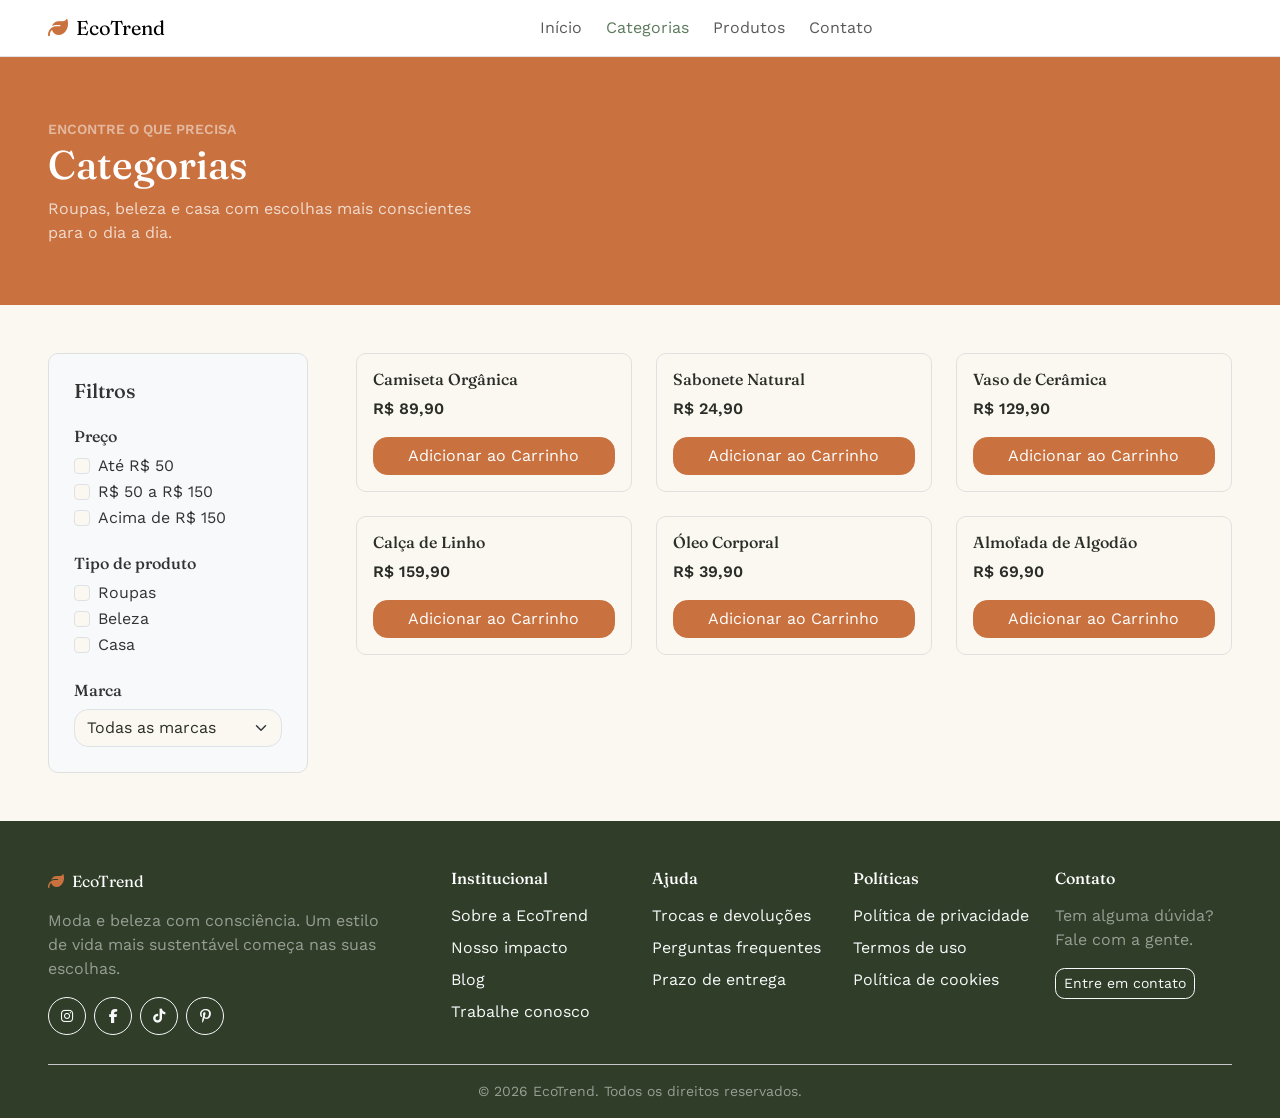
==== categorias.html @ 821e8cb8 "agora deu certo pae" ====
<!doctype html>
<html lang="pt-BR">

<head>
    <meta charset="UTF-8" />
    <meta name="viewport" content="width=device-width, initial-scale=1.0" />
    <title>Categorias — EcoTrend</title>

    <link rel="preconnect" href="https://fonts.googleapis.com" />
    <link rel="preconnect" href="https://fonts.gstatic.com" crossorigin />
    <link
        href="https://fonts.googleapis.com/css2?family=Fraunces:wght@500;600;700&family=Work+Sans:wght@400;500;600;700&display=swap"
        rel="stylesheet" />

    <link rel="stylesheet" href="https://cdn.jsdelivr.net/npm/bootstrap@5.3.3/dist/css/bootstrap.min.css" />
    <link rel="stylesheet" href="https://cdnjs.cloudflare.com/ajax/libs/font-awesome/6.5.2/css/all.min.css" />

    <link rel="stylesheet" href="css/style.css" />
    <link rel="stylesheet" href="css/categorias.css" />
</head>

<body>

    <header class="sticky-top bg-body border-bottom">
        <nav class="navbar navbar-expand-lg container-fluid px-4 px-lg-5">
            <a class="navbar-brand d-flex align-items-center gap-2" href="index.html">
                <i class="fa-solid fa-leaf text-primary"></i> EcoTrend
            </a>

            <button class="navbar-toggler" type="button" data-bs-toggle="collapse" data-bs-target="#navMenu"
                aria-controls="navMenu" aria-expanded="false" aria-label="Abrir menu">
                <span class="navbar-toggler-icon"></span>
            </button>

            <div class="collapse navbar-collapse" id="navMenu">
                <ul class="navbar-nav mx-lg-auto gap-lg-2">
                    <li class="nav-item"><a class="nav-link" href="index.html">Início</a></li>
                    <li class="nav-item"><a class="nav-link active text-secondary" href="categorias.html">Categorias</a>
                    </li>
                    <li class="nav-item"><a class="nav-link" href="index.html#produtos">Produtos</a></li>
                    <li class="nav-item"><a class="nav-link" href="contato.html">Contato</a></li>
                </ul>
            </div>
        </nav>
    </header>

    <section class="categorias-hero">
        <div class="container-fluid px-4 px-lg-5">
            <span class="text-uppercase small fw-semibold text-white-50">Encontre o que precisa</span>
            <h1 class="text-white mb-2">Categorias</h1>
            <p class="text-white-75 mb-0" style="max-width: 46ch;">Roupas, beleza e casa com escolhas mais conscientes
                para o dia a dia.</p>
        </div>
    </section>


    <main>
        <section class="container-fluid px-4 px-lg-5 py-5">
            <div class="row g-4 g-lg-5">

                <!-- FILTROS -->
                <aside class="col-lg-3">
                    <div class="filtros-card h-100">
                        <h2 class="h5 mb-4">Filtros</h2>

                        <div class="mb-4">
                            <h3 class="h6 mb-2">Preço</h3>
                            <div class="form-check">
                                <input class="form-check-input" type="checkbox" id="preco1">
                                <label class="form-check-label" for="preco1">Até R$ 50</label>
                            </div>
                            <div class="form-check">
                                <input class="form-check-input" type="checkbox" id="preco2">
                                <label class="form-check-label" for="preco2">R$ 50 a R$ 150</label>
                            </div>
                            <div class="form-check">
                                <input class="form-check-input" type="checkbox" id="preco3">
                                <label class="form-check-label" for="preco3">Acima de R$ 150</label>
                            </div>
                        </div>

                        <div class="mb-4">
                            <h3 class="h6 mb-2">Tipo de produto</h3>
                            <div class="form-check">
                                <input class="form-check-input" type="checkbox" id="tipo1">
                                <label class="form-check-label" for="tipo1">Roupas</label>
                            </div>
                            <div class="form-check">
                                <input class="form-check-input" type="checkbox" id="tipo2">
                                <label class="form-check-label" for="tipo2">Beleza</label>
                            </div>
                            <div class="form-check">
                                <input class="form-check-input" type="checkbox" id="tipo3">
                                <label class="form-check-label" for="tipo3">Casa</label>
                            </div>
                        </div>

                        <div>
                            <h3 class="h6 mb-2">Marca</h3>
                            <select class="form-select" id="marca">
                                <option value="" selected>Todas as marcas</option>
                                <option value="marca1">EcoTrend Basics</option>
                                <option value="marca2">Verde Natural</option>
                                <option value="marca3">Raiz</option>
                            </select>
                        </div>
                    </div>
                </aside>


                <div class="col-lg-9">
                    <div class="row g-4">

                        <div class="col-md-4">
                            <div class="card produto-card h-100">
                                <div class="card-body d-flex flex-column">
                                    <h3 class="h6 card-title">Camiseta Orgânica</h3>
                                    <p class="card-text fw-semibold mb-3">R$ 89,90</p>
                                    <button class="btn btn-primary mt-auto">Adicionar ao Carrinho</button>
                                </div>
                            </div>
                        </div>

                        <div class="col-md-4">
                            <div class="card produto-card h-100">
                                <div class="card-body d-flex flex-column">
                                    <h3 class="h6 card-title">Sabonete Natural</h3>
                                    <p class="card-text fw-semibold mb-3">R$ 24,90</p>
                                    <button class="btn btn-primary mt-auto">Adicionar ao Carrinho</button>
                                </div>
                            </div>
                        </div>

                        <div class="col-md-4">
                            <div class="card produto-card h-100">
                                <div class="card-body d-flex flex-column">
                                    <h3 class="h6 card-title">Vaso de Cerâmica</h3>
                                    <p class="card-text fw-semibold mb-3">R$ 129,90</p>
                                    <button class="btn btn-primary mt-auto">Adicionar ao Carrinho</button>
                                </div>
                            </div>
                        </div>

                        <div class="col-md-4">
                            <div class="card produto-card h-100">
                                <div class="card-body d-flex flex-column">
                                    <h3 class="h6 card-title">Calça de Linho</h3>
                                    <p class="card-text fw-semibold mb-3">R$ 159,90</p>
                                    <button class="btn btn-primary mt-auto">Adicionar ao Carrinho</button>
                                </div>
                            </div>
                        </div>

                        <div class="col-md-4">
                            <div class="card produto-card h-100">
                                <div class="card-body d-flex flex-column">
                                    <h3 class="h6 card-title">Óleo Corporal</h3>
                                    <p class="card-text fw-semibold mb-3">R$ 39,90</p>
                                    <button class="btn btn-primary mt-auto">Adicionar ao Carrinho</button>
                                </div>
                            </div>
                        </div>

                        <div class="col-md-4">
                            <div class="card produto-card h-100">
                                <div class="card-body d-flex flex-column">
                                    <h3 class="h6 card-title">Almofada de Algodão</h3>
                                    <p class="card-text fw-semibold mb-3">R$ 69,90</p>
                                    <button class="btn btn-primary mt-auto">Adicionar ao Carrinho</button>
                                </div>
                            </div>
                        </div>

                    </div>
                </div>

            </div>
        </section>
    </main>


    <footer class="bg-dark text-white-50 pt-5">
        <div class="container-fluid px-4 px-lg-5">
            <div class="row gy-4 pb-4">

                <div class="col-lg-4 col-md-6">
                    <a class="navbar-brand text-white d-inline-flex align-items-center gap-2 mb-3" href="index.html">
                        <i class="fa-solid fa-leaf text-primary"></i> EcoTrend
                    </a>
                    <p class="mb-3" style="max-width: 34ch;">Moda e beleza com consciência. Um estilo de vida mais
                        sustentável começa nas suas escolhas.</p>
                    <div class="d-flex gap-2">
                        <a href="#" class="btn btn-outline-light btn-sm icon-btn rounded-circle"
                            aria-label="Instagram"><i class="fa-brands fa-instagram"></i></a>
                        <a href="#" class="btn btn-outline-light btn-sm icon-btn rounded-circle"
                            aria-label="Facebook"><i class="fa-brands fa-facebook-f"></i></a>
                        <a href="#" class="btn btn-outline-light btn-sm icon-btn rounded-circle" aria-label="TikTok"><i
                                class="fa-brands fa-tiktok"></i></a>
                        <a href="#" class="btn btn-outline-light btn-sm icon-btn rounded-circle"
                            aria-label="Pinterest"><i class="fa-brands fa-pinterest-p"></i></a>
                    </div>
                </div>

                <div class="col-lg-2 col-md-6">
                    <h4 class="h6 text-white mb-3">Institucional</h4>
                    <ul class="list-unstyled d-flex flex-column gap-2">
                        <li><a href="#" class="link-light text-decoration-none">Sobre a EcoTrend</a></li>
                        <li><a href="#" class="link-light text-decoration-none">Nosso impacto</a></li>
                        <li><a href="#" class="link-light text-decoration-none">Blog</a></li>
                        <li><a href="#" class="link-light text-decoration-none">Trabalhe conosco</a></li>
                    </ul>
                </div>

                <div class="col-lg-2 col-md-6">
                    <h4 class="h6 text-white mb-3">Ajuda</h4>
                    <ul class="list-unstyled d-flex flex-column gap-2">
                        <li><a href="#" class="link-light text-decoration-none">Trocas e devoluções</a></li>
                        <li><a href="#" class="link-light text-decoration-none">Perguntas frequentes</a></li>
                        <li><a href="#" class="link-light text-decoration-none">Prazo de entrega</a></li>
                    </ul>
                </div>

                <div class="col-lg-2 col-md-6">
                    <h4 class="h6 text-white mb-3">Políticas</h4>
                    <ul class="list-unstyled d-flex flex-column gap-2">
                        <li><a href="#" class="link-light text-decoration-none">Política de privacidade</a></li>
                        <li><a href="#" class="link-light text-decoration-none">Termos de uso</a></li>
                        <li><a href="#" class="link-light text-decoration-none">Política de cookies</a></li>
                    </ul>
                </div>

                <div class="col-lg-2 col-md-6">
                    <h4 class="h6 text-white mb-3">Contato</h4>
                    <p class="mb-3">Tem alguma dúvida? Fale com a gente.</p>
                    <a href="contato.html" class="btn btn-outline-light btn-sm">Entre em contato</a>
                </div>

            </div>

            <div class="text-center py-3 border-top border-secondary-subtle small">
                <p class="mb-0">&copy; 2026 EcoTrend. Todos os direitos reservados.</p>
            </div>
        </div>
    </footer>

    <script src="https://cdn.jsdelivr.net/npm/bootstrap@5.3.3/dist/js/bootstrap.bundle.min.js"></script>
</body>

</html>
---- css/style.css ----
:root {
  --bs-body-font-family: 'Work Sans', Arial, Helvetica, sans-serif;
  --bs-body-bg: #fbf8f1;
  --bs-body-color: #2b2e28;
  --bs-border-radius: 0.9rem;
  --bs-border-radius-lg: 1.1rem;
  --bs-border-radius-sm: 0.6rem;

  --bs-primary: #c97b4a;
  --bs-primary-rgb: 201, 123, 74;
  --bs-link-color: #45603f;
  --bs-link-hover-color: #c97b4a;

  --bs-secondary: #5c7a5c;
  --bs-secondary-rgb: 92, 122, 92;

  --bs-dark: #2f3d29;
  --bs-dark-rgb: 47, 61, 41;
}

h1, h2, h3, h4, .navbar-brand {
  font-family: 'Fraunces', Georgia, serif;
}


.btn-primary {
  --bs-btn-bg: var(--bs-primary);
  --bs-btn-border-color: var(--bs-primary);
  --bs-btn-hover-bg: #a85f35;
  --bs-btn-hover-border-color: #a85f35;
  --bs-btn-active-bg: #8f4f2c;
  --bs-btn-active-border-color: #8f4f2c;
  --bs-btn-disabled-bg: var(--bs-primary);
  --bs-btn-disabled-border-color: var(--bs-primary);
}



.hero-carousel {
  height: 78vh;
  min-height: 460px;
}

.carousel-inner,
.carousel-item {
  height: 100%;
}

.hero-slide {
  height: 100%;
  display: flex;
  align-items: center;
  position: relative;
  background-size: cover;
  background-position: center;
}

.hero-slide--forest { background-image: url('../img/Carrosel_sobre_roupa.png'); }
.hero-slide--clay { background-image: url('../img/Carrosel_Comesdicos_natulrais.jpg'); }

.hero-overlay {
  position: absolute;
  inset: 0;
  background: linear-gradient(90deg, rgba(20, 26, 18, 0.65), rgba(20, 26, 18, 0.25));
}

.hero-content {
  position: relative;
  z-index: 2;
  max-width: 620px;
}

.text-white-75 {
  color: rgba(255, 255, 255, 0.85);
}



.perks-grid {
  display: grid;
  grid-template-columns: repeat(4, 1fr);
  gap: 1.5rem;
}

@media (max-width: 768px) {
  .perks-grid { grid-template-columns: repeat(2, 1fr); }
}

@media (max-width: 480px) {
  .perks-grid { grid-template-columns: 1fr; }
}

/* PRODUTOS */

.product-card img {
  aspect-ratio: 1 / 1;
  object-fit: cover;
  background-color: var(--bs-body-bg);
}

.product-card {
  transition: transform 0.2s, box-shadow 0.2s;
}

.product-card:hover {
  transform: translateY(-4px);
}

.product-price {
  color: var(--bs-secondary);
  font-weight: 700;
  font-size: 1.05rem;
}

/* FOOTER  */

.icon-btn {
  width: 2.25rem;
  height: 2.25rem;
  padding: 0;
  display: inline-flex;
  align-items: center;
  justify-content: center;
}

footer a.link-light:hover {
  color: var(--bs-primary) !important;
}
---- css/categorias.css ----
body {
    font-family: 'Work Sans', sans-serif;
    color: #333333;
}


h1,
h2,
h3,
h4 {
    font-family: 'Fraunces', serif;
}

.categorias-hero {
    background-color: #c9713f;
    padding: 60px 0;
}
.text-white-75 {
    color: rgba(255, 255, 255, 0.75);
}
.filtros-card {
    background-color: #f8f9fa;
    border: 1px solid #e0e0e0;
    border-radius: 10px;
    padding: 25px;
}

.produto-card {
    border: 1px solid #e0e0e0;
    border-radius: 10px;
    overflow: hidden;
}

.produto-card img {
    height: 220px;
    object-fit: cover;
}

.icon-btn {
    width: 38px;
    height: 38px;
    display: flex;
    align-items: center;
    justify-content: center;
}


.text-primary {
    color: #c9713f !important;
}

.btn-primary {
    background-color: #c9713f;
    border-color: #c9713f;
}

.btn-primary:hover {
    background-color: #b3612f;
    border-color: #b3612f;
}
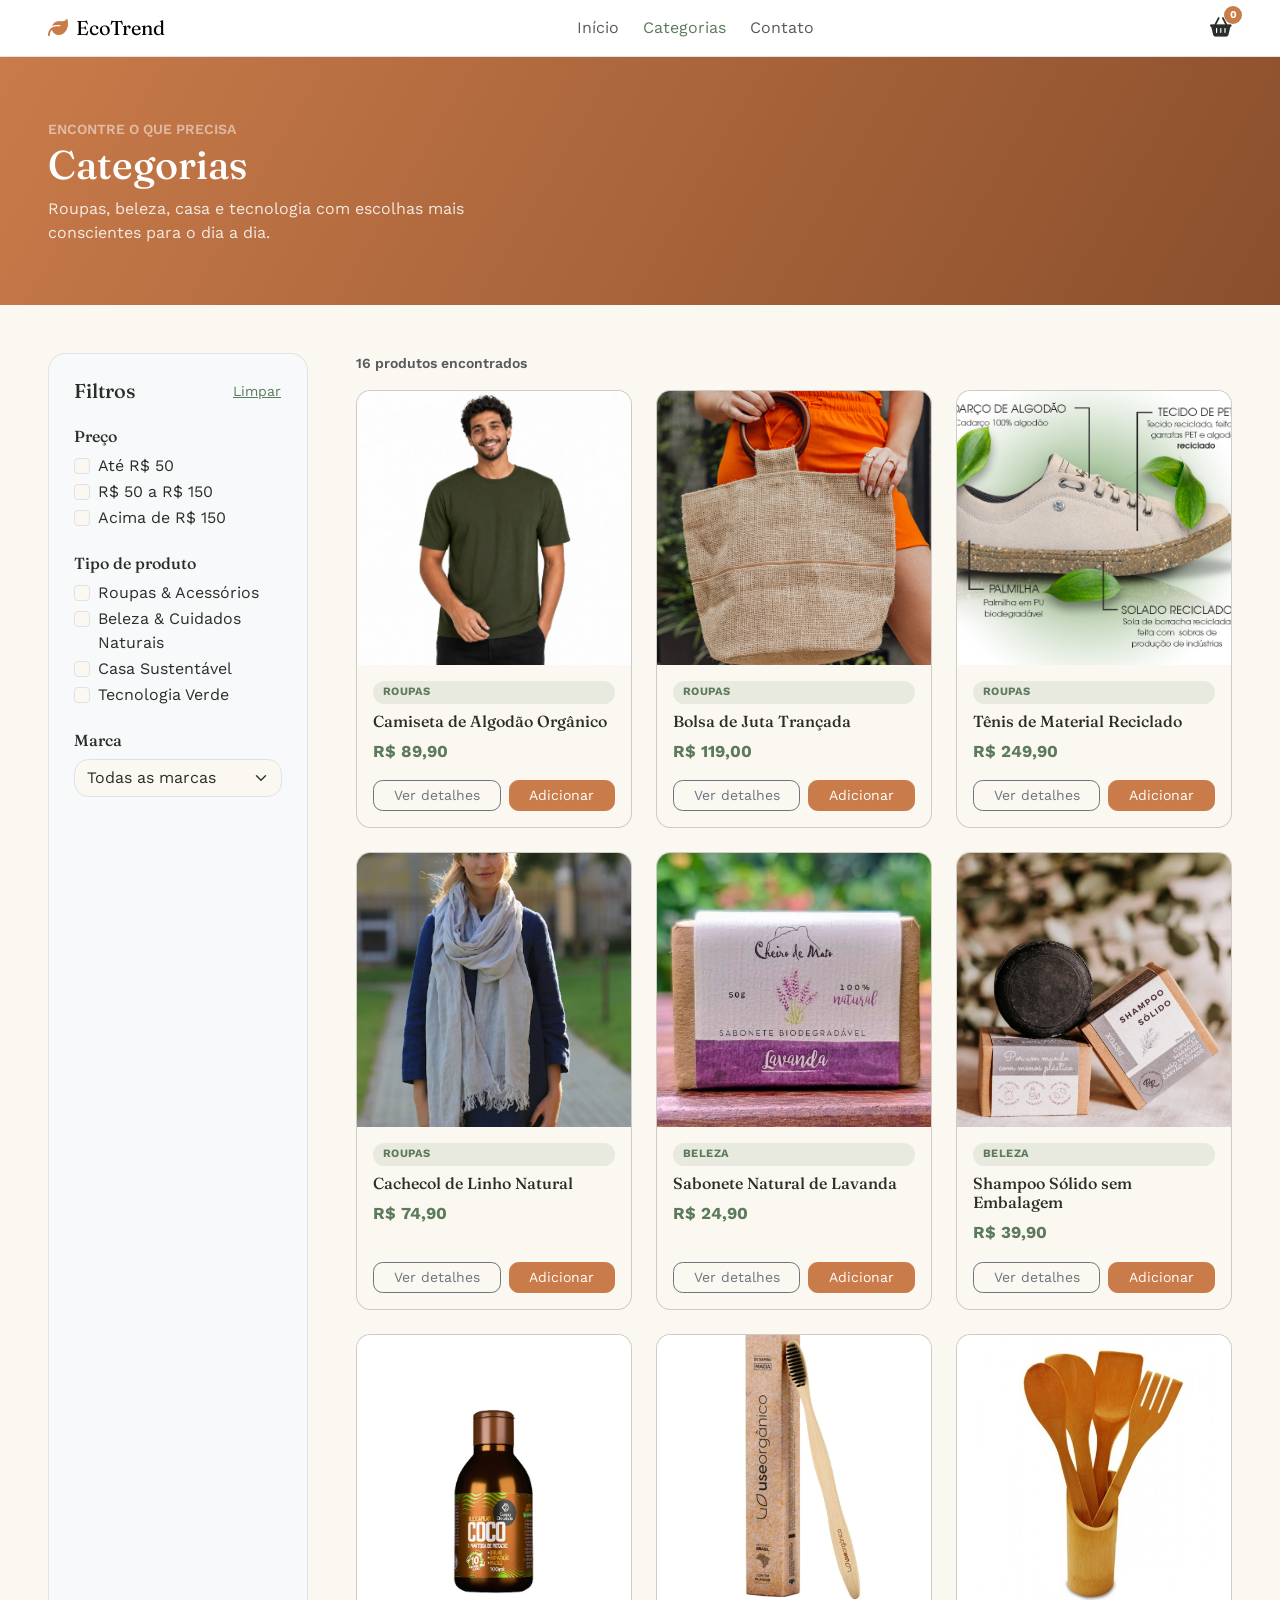
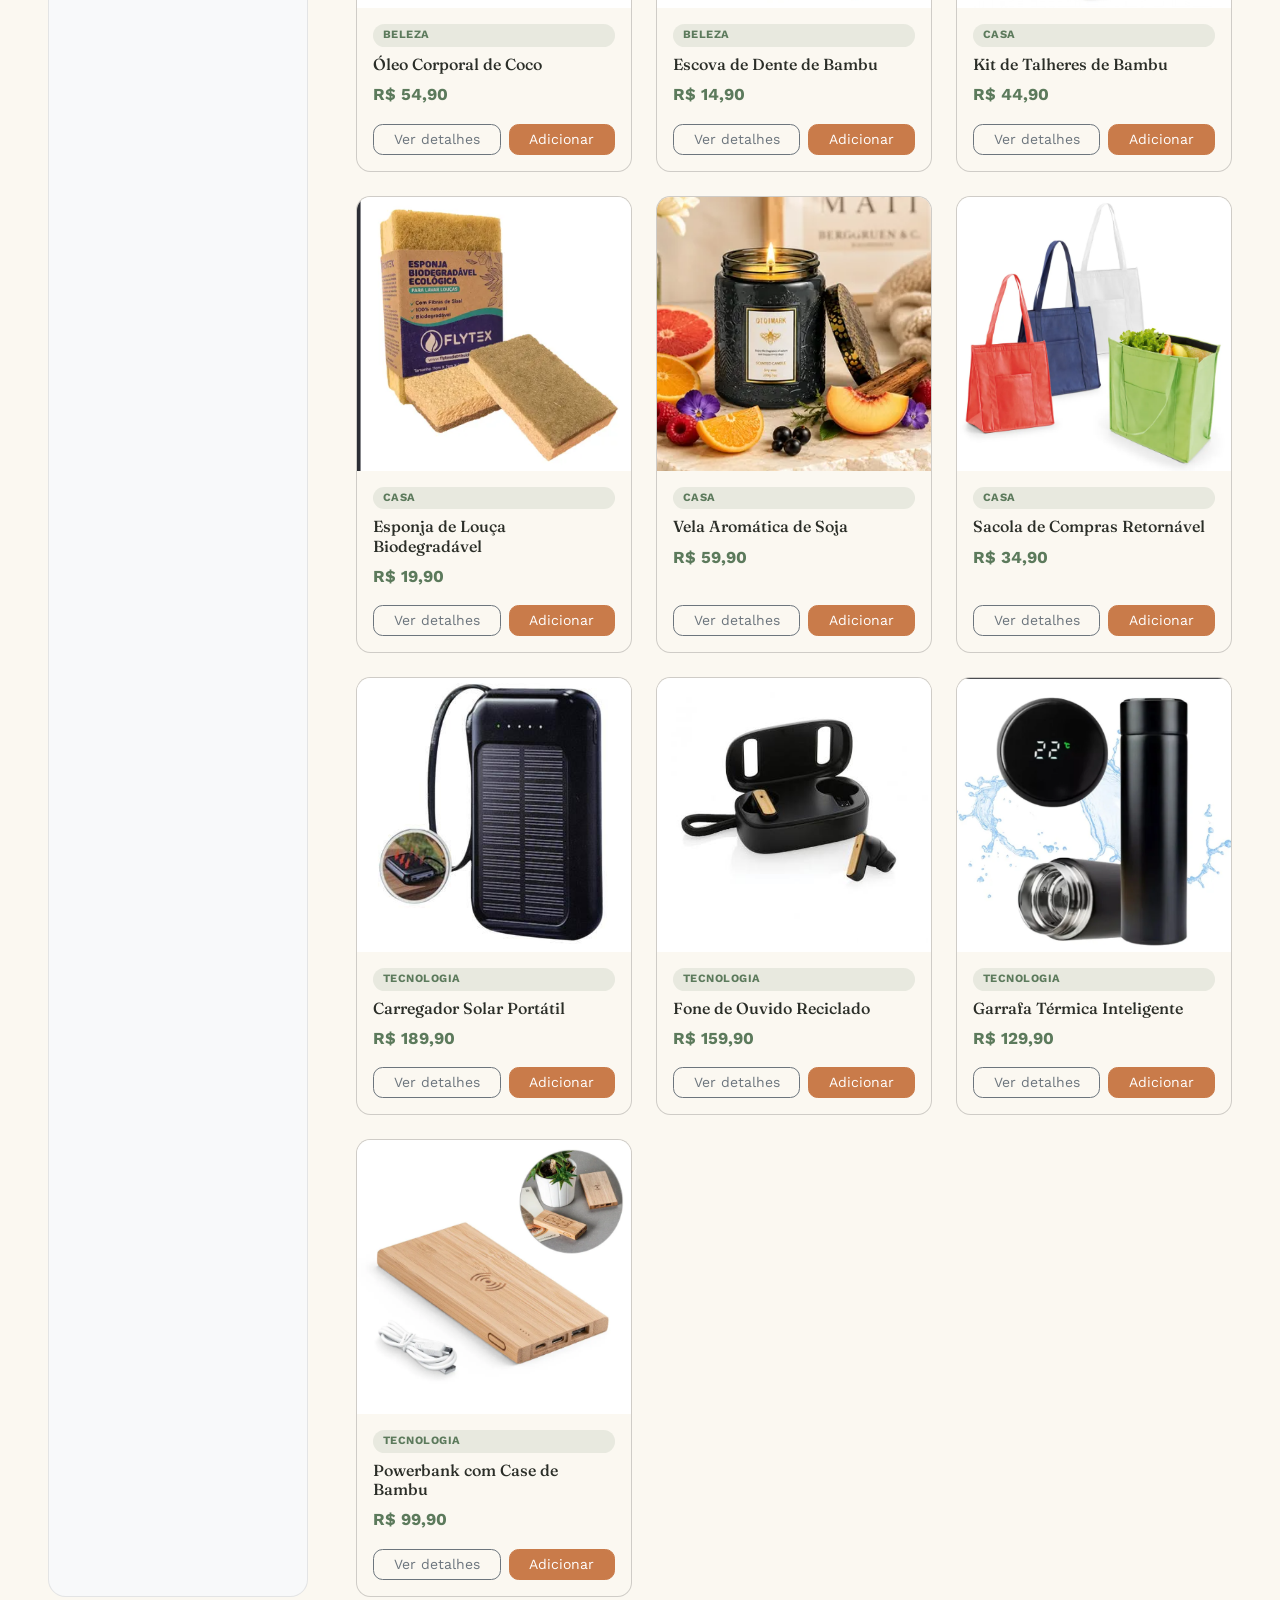
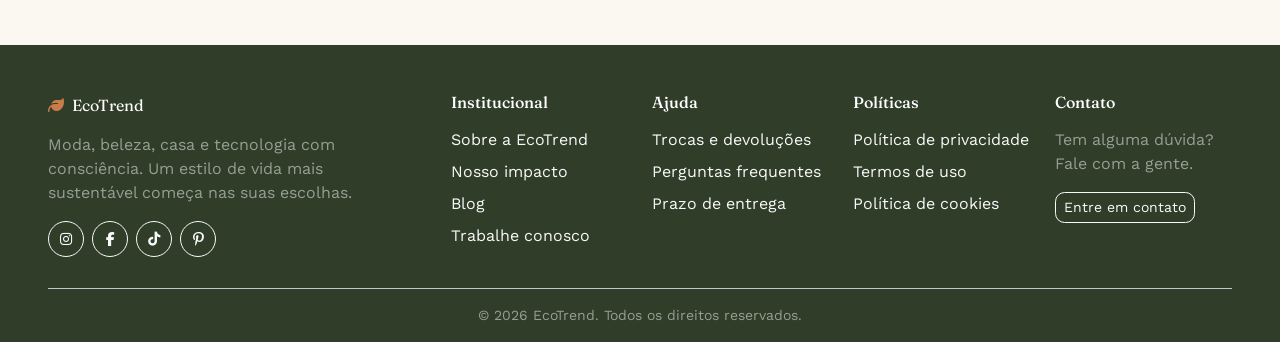
==== commit 1bbd2cfa: "realizei algumas alterações para fica rmais proximo do que foi solicitado" ====
--- a/categorias.html
+++ b/categorias.html
@@ -37,9 +37,15 @@
                     <li class="nav-item"><a class="nav-link" href="index.html">Início</a></li>
                     <li class="nav-item"><a class="nav-link active text-secondary" href="categorias.html">Categorias</a>
                     </li>
-                    <li class="nav-item"><a class="nav-link" href="index.html#produtos">Produtos</a></li>
                     <li class="nav-item"><a class="nav-link" href="contato.html">Contato</a></li>
                 </ul>
+
+                <div class="d-flex align-items-center gap-3 mt-3 mt-lg-0">
+                    <a href="#" class="nav-icon position-relative" aria-label="Carrinho de compras">
+                        <i class="fa-solid fa-basket-shopping"></i>
+                        <span class="cart-badge">0</span>
+                    </a>
+                </div>
             </div>
         </nav>
     </header>
@@ -48,11 +54,10 @@
         <div class="container-fluid px-4 px-lg-5">
             <span class="text-uppercase small fw-semibold text-white-50">Encontre o que precisa</span>
             <h1 class="text-white mb-2">Categorias</h1>
-            <p class="text-white-75 mb-0" style="max-width: 46ch;">Roupas, beleza e casa com escolhas mais conscientes
-                para o dia a dia.</p>
+            <p class="text-white-75 mb-0" style="max-width: 46ch;">Roupas, beleza, casa e tecnologia com escolhas mais
+                conscientes para o dia a dia.</p>
         </div>
     </section>
-
 
     <main>
         <section class="container-fluid px-4 px-lg-5 py-5">
@@ -61,20 +66,23 @@
                 <!-- FILTROS -->
                 <aside class="col-lg-3">
                     <div class="filtros-card h-100">
-                        <h2 class="h5 mb-4">Filtros</h2>
+                        <div class="d-flex align-items-center justify-content-between mb-4">
+                            <h2 class="h5 mb-0">Filtros</h2>
+                            <button type="button" id="limparFiltros" class="btn btn-sm btn-link text-secondary p-0">Limpar</button>
+                        </div>
 
                         <div class="mb-4">
                             <h3 class="h6 mb-2">Preço</h3>
                             <div class="form-check">
-                                <input class="form-check-input" type="checkbox" id="preco1">
+                                <input class="form-check-input filtro-preco" type="checkbox" value="0-50" id="preco1">
                                 <label class="form-check-label" for="preco1">Até R$ 50</label>
                             </div>
                             <div class="form-check">
-                                <input class="form-check-input" type="checkbox" id="preco2">
+                                <input class="form-check-input filtro-preco" type="checkbox" value="50-150" id="preco2">
                                 <label class="form-check-label" for="preco2">R$ 50 a R$ 150</label>
                             </div>
                             <div class="form-check">
-                                <input class="form-check-input" type="checkbox" id="preco3">
+                                <input class="form-check-input filtro-preco" type="checkbox" value="150-9999" id="preco3">
                                 <label class="form-check-label" for="preco3">Acima de R$ 150</label>
                             </div>
                         </div>
@@ -82,102 +90,294 @@
                         <div class="mb-4">
                             <h3 class="h6 mb-2">Tipo de produto</h3>
                             <div class="form-check">
-                                <input class="form-check-input" type="checkbox" id="tipo1">
-                                <label class="form-check-label" for="tipo1">Roupas</label>
-                            </div>
-                            <div class="form-check">
-                                <input class="form-check-input" type="checkbox" id="tipo2">
-                                <label class="form-check-label" for="tipo2">Beleza</label>
-                            </div>
-                            <div class="form-check">
-                                <input class="form-check-input" type="checkbox" id="tipo3">
-                                <label class="form-check-label" for="tipo3">Casa</label>
+                                <input class="form-check-input filtro-tipo" type="checkbox" value="roupas" id="tipo1">
+                                <label class="form-check-label" for="tipo1">Roupas &amp; Acessórios</label>
+                            </div>
+                            <div class="form-check">
+                                <input class="form-check-input filtro-tipo" type="checkbox" value="beleza" id="tipo2">
+                                <label class="form-check-label" for="tipo2">Beleza &amp; Cuidados Naturais</label>
+                            </div>
+                            <div class="form-check">
+                                <input class="form-check-input filtro-tipo" type="checkbox" value="casa" id="tipo3">
+                                <label class="form-check-label" for="tipo3">Casa Sustentável</label>
+                            </div>
+                            <div class="form-check">
+                                <input class="form-check-input filtro-tipo" type="checkbox" value="tecnologia" id="tipo4">
+                                <label class="form-check-label" for="tipo4">Tecnologia Verde</label>
                             </div>
                         </div>
 
                         <div>
                             <h3 class="h6 mb-2">Marca</h3>
-                            <select class="form-select" id="marca">
+                            <select class="form-select" id="filtro-marca">
                                 <option value="" selected>Todas as marcas</option>
-                                <option value="marca1">EcoTrend Basics</option>
-                                <option value="marca2">Verde Natural</option>
-                                <option value="marca3">Raiz</option>
+                                <option value="EcoTrend Basics">EcoTrend Basics</option>
+                                <option value="Verde Natural">Verde Natural</option>
+                                <option value="Raiz">Raiz</option>
                             </select>
                         </div>
                     </div>
                 </aside>
 
-
                 <div class="col-lg-9">
-                    <div class="row g-4">
-
-                        <div class="col-md-4">
-                            <div class="card produto-card h-100">
-                                <div class="card-body d-flex flex-column">
-                                    <h3 class="h6 card-title">Camiseta Orgânica</h3>
-                                    <p class="card-text fw-semibold mb-3">R$ 89,90</p>
-                                    <button class="btn btn-primary mt-auto">Adicionar ao Carrinho</button>
-                                </div>
-                            </div>
-                        </div>
-
-                        <div class="col-md-4">
-                            <div class="card produto-card h-100">
-                                <div class="card-body d-flex flex-column">
-                                    <h3 class="h6 card-title">Sabonete Natural</h3>
-                                    <p class="card-text fw-semibold mb-3">R$ 24,90</p>
-                                    <button class="btn btn-primary mt-auto">Adicionar ao Carrinho</button>
-                                </div>
-                            </div>
-                        </div>
-
-                        <div class="col-md-4">
-                            <div class="card produto-card h-100">
-                                <div class="card-body d-flex flex-column">
-                                    <h3 class="h6 card-title">Vaso de Cerâmica</h3>
-                                    <p class="card-text fw-semibold mb-3">R$ 129,90</p>
-                                    <button class="btn btn-primary mt-auto">Adicionar ao Carrinho</button>
-                                </div>
-                            </div>
-                        </div>
-
-                        <div class="col-md-4">
-                            <div class="card produto-card h-100">
-                                <div class="card-body d-flex flex-column">
-                                    <h3 class="h6 card-title">Calça de Linho</h3>
-                                    <p class="card-text fw-semibold mb-3">R$ 159,90</p>
-                                    <button class="btn btn-primary mt-auto">Adicionar ao Carrinho</button>
-                                </div>
-                            </div>
-                        </div>
-
-                        <div class="col-md-4">
-                            <div class="card produto-card h-100">
-                                <div class="card-body d-flex flex-column">
-                                    <h3 class="h6 card-title">Óleo Corporal</h3>
-                                    <p class="card-text fw-semibold mb-3">R$ 39,90</p>
-                                    <button class="btn btn-primary mt-auto">Adicionar ao Carrinho</button>
-                                </div>
-                            </div>
-                        </div>
-
-                        <div class="col-md-4">
-                            <div class="card produto-card h-100">
-                                <div class="card-body d-flex flex-column">
-                                    <h3 class="h6 card-title">Almofada de Algodão</h3>
-                                    <p class="card-text fw-semibold mb-3">R$ 69,90</p>
-                                    <button class="btn btn-primary mt-auto">Adicionar ao Carrinho</button>
+                    <p id="resultadoContagem" class="text-body-secondary small mb-3"></p>
+
+                    <div class="row g-4" id="gradeProdutos">
+
+                        <!-- ROUPAS & ACESSÓRIOS -->
+                        <div class="col-md-4 produto-item" data-tipo="roupas" data-preco="89.90" data-marca="EcoTrend Basics">
+                            <div class="card produto-card h-100">
+                                <img src="img/Camiseta de Algodão Orgânico.png" class="card-img-top" alt="Camiseta de algodão orgânico">
+                                <div class="card-body d-flex flex-column">
+                                    <span class="badge-categoria">Roupas</span>
+                                    <h3 class="h6 card-title mt-2">Camiseta de Algodão Orgânico</h3>
+                                    <p class="card-text product-price mb-3">R$ 89,90</p>
+                                    <div class="d-flex gap-2 mt-auto">
+                                        <a href="detalhes-produto.html?produto=camiseta-algodao-organico" class="btn btn-outline-secondary btn-sm flex-fill">Ver detalhes</a>
+                                        <button class="btn btn-primary btn-sm flex-fill">Adicionar</button>
+                                    </div>
+                                </div>
+                            </div>
+                        </div>
+
+                        <div class="col-md-4 produto-item" data-tipo="roupas" data-preco="119.00" data-marca="Verde Natural">
+                            <div class="card produto-card h-100">
+                                <img src="img/Bolsa de Juta Trançada.jpg" class="card-img-top" alt="Bolsa de juta trançada">
+                                <div class="card-body d-flex flex-column">
+                                    <span class="badge-categoria">Roupas</span>
+                                    <h3 class="h6 card-title mt-2">Bolsa de Juta Trançada</h3>
+                                    <p class="card-text product-price mb-3">R$ 119,00</p>
+                                    <div class="d-flex gap-2 mt-auto">
+                                        <a href="detalhes-produto.html?produto=bolsa-juta-trancada" class="btn btn-outline-secondary btn-sm flex-fill">Ver detalhes</a>
+                                        <button class="btn btn-primary btn-sm flex-fill">Adicionar</button>
+                                    </div>
+                                </div>
+                            </div>
+                        </div>
+
+                        <div class="col-md-4 produto-item" data-tipo="roupas" data-preco="249.90" data-marca="Raiz">
+                            <div class="card produto-card h-100">
+                                <img src="img/Tênis de Material Reciclado.jpg" class="card-img-top" alt="Tênis de material reciclado">
+                                <div class="card-body d-flex flex-column">
+                                    <span class="badge-categoria">Roupas</span>
+                                    <h3 class="h6 card-title mt-2">Tênis de Material Reciclado</h3>
+                                    <p class="card-text product-price mb-3">R$ 249,90</p>
+                                    <div class="d-flex gap-2 mt-auto">
+                                        <a href="detalhes-produto.html?produto=tenis-material-reciclado" class="btn btn-outline-secondary btn-sm flex-fill">Ver detalhes</a>
+                                        <button class="btn btn-primary btn-sm flex-fill">Adicionar</button>
+                                    </div>
+                                </div>
+                            </div>
+                        </div>
+
+                        <div class="col-md-4 produto-item" data-tipo="roupas" data-preco="74.90" data-marca="EcoTrend Basics">
+                            <div class="card produto-card h-100">
+                                <img src="img/Cachecol de Linho Natural.png" class="card-img-top" alt="Cachecol de linho natural">
+                                <div class="card-body d-flex flex-column">
+                                    <span class="badge-categoria">Roupas</span>
+                                    <h3 class="h6 card-title mt-2">Cachecol de Linho Natural</h3>
+                                    <p class="card-text product-price mb-3">R$ 74,90</p>
+                                    <div class="d-flex gap-2 mt-auto">
+                                        <a href="detalhes-produto.html?produto=cachecol-linho-natural" class="btn btn-outline-secondary btn-sm flex-fill">Ver detalhes</a>
+                                        <button class="btn btn-primary btn-sm flex-fill">Adicionar</button>
+                                    </div>
+                                </div>
+                            </div>
+                        </div>
+
+                        <!-- BELEZA & CUIDADOS NATURAIS -->
+                        <div class="col-md-4 produto-item" data-tipo="beleza" data-preco="24.90" data-marca="Verde Natural">
+                            <div class="card produto-card h-100">
+                                <img src="img/Sabonete Natural de Lavanda.png" class="card-img-top" alt="Sabonete natural de lavanda">
+                                <div class="card-body d-flex flex-column">
+                                    <span class="badge-categoria">Beleza</span>
+                                    <h3 class="h6 card-title mt-2">Sabonete Natural de Lavanda</h3>
+                                    <p class="card-text product-price mb-3">R$ 24,90</p>
+                                    <div class="d-flex gap-2 mt-auto">
+                                        <a href="detalhes-produto.html?produto=sabonete-lavanda" class="btn btn-outline-secondary btn-sm flex-fill">Ver detalhes</a>
+                                        <button class="btn btn-primary btn-sm flex-fill">Adicionar</button>
+                                    </div>
+                                </div>
+                            </div>
+                        </div>
+
+                        <div class="col-md-4 produto-item" data-tipo="beleza" data-preco="39.90" data-marca="Verde Natural">
+                            <div class="card produto-card h-100">
+                                <img src="img/Shampoo Sólido sem Embalagem.png" class="card-img-top" alt="Shampoo sólido sem embalagem">
+                                <div class="card-body d-flex flex-column">
+                                    <span class="badge-categoria">Beleza</span>
+                                    <h3 class="h6 card-title mt-2">Shampoo Sólido sem Embalagem</h3>
+                                    <p class="card-text product-price mb-3">R$ 39,90</p>
+                                    <div class="d-flex gap-2 mt-auto">
+                                        <a href="detalhes-produto.html?produto=shampoo-solido" class="btn btn-outline-secondary btn-sm flex-fill">Ver detalhes</a>
+                                        <button class="btn btn-primary btn-sm flex-fill">Adicionar</button>
+                                    </div>
+                                </div>
+                            </div>
+                        </div>
+
+                        <div class="col-md-4 produto-item" data-tipo="beleza" data-preco="54.90" data-marca="Verde Natural">
+                            <div class="card produto-card h-100">
+                                <img src="img/Óleo Corporal de Coco.png" class="card-img-top" alt="Óleo corporal de coco">
+                                <div class="card-body d-flex flex-column">
+                                    <span class="badge-categoria">Beleza</span>
+                                    <h3 class="h6 card-title mt-2">Óleo Corporal de Coco</h3>
+                                    <p class="card-text product-price mb-3">R$ 54,90</p>
+                                    <div class="d-flex gap-2 mt-auto">
+                                        <a href="detalhes-produto.html?produto=oleo-corporal-coco" class="btn btn-outline-secondary btn-sm flex-fill">Ver detalhes</a>
+                                        <button class="btn btn-primary btn-sm flex-fill">Adicionar</button>
+                                    </div>
+                                </div>
+                            </div>
+                        </div>
+
+                        <div class="col-md-4 produto-item" data-tipo="beleza" data-preco="14.90" data-marca="EcoTrend Basics">
+                            <div class="card produto-card h-100">
+                                <img src="img/Escova de Dente de Bambu.png" class="card-img-top" alt="Escova de dente de bambu">
+                                <div class="card-body d-flex flex-column">
+                                    <span class="badge-categoria">Beleza</span>
+                                    <h3 class="h6 card-title mt-2">Escova de Dente de Bambu</h3>
+                                    <p class="card-text product-price mb-3">R$ 14,90</p>
+                                    <div class="d-flex gap-2 mt-auto">
+                                        <a href="detalhes-produto.html?produto=escova-bambu" class="btn btn-outline-secondary btn-sm flex-fill">Ver detalhes</a>
+                                        <button class="btn btn-primary btn-sm flex-fill">Adicionar</button>
+                                    </div>
+                                </div>
+                            </div>
+                        </div>
+
+                        <!-- CASA SUSTENTÁVEL -->
+                        <div class="col-md-4 produto-item" data-tipo="casa" data-preco="44.90" data-marca="Raiz">
+                            <div class="card produto-card h-100">
+                                <img src="img/Kit de Talheres de Bambu.jpg" class="card-img-top" alt="Kit de talheres de bambu">
+                                <div class="card-body d-flex flex-column">
+                                    <span class="badge-categoria">Casa</span>
+                                    <h3 class="h6 card-title mt-2">Kit de Talheres de Bambu</h3>
+                                    <p class="card-text product-price mb-3">R$ 44,90</p>
+                                    <div class="d-flex gap-2 mt-auto">
+                                        <a href="detalhes-produto.html?produto=kit-talheres-bambu" class="btn btn-outline-secondary btn-sm flex-fill">Ver detalhes</a>
+                                        <button class="btn btn-primary btn-sm flex-fill">Adicionar</button>
+                                    </div>
+                                </div>
+                            </div>
+                        </div>
+
+                        <div class="col-md-4 produto-item" data-tipo="casa" data-preco="19.90" data-marca="Raiz">
+                            <div class="card produto-card h-100">
+                                <img src="img/Esponja de Louça Biodegradável.png" class="card-img-top" alt="Esponja de louça biodegradável">
+                                <div class="card-body d-flex flex-column">
+                                    <span class="badge-categoria">Casa</span>
+                                    <h3 class="h6 card-title mt-2">Esponja de Louça Biodegradável</h3>
+                                    <p class="card-text product-price mb-3">R$ 19,90</p>
+                                    <div class="d-flex gap-2 mt-auto">
+                                        <a href="detalhes-produto.html?produto=esponja-biodegradavel" class="btn btn-outline-secondary btn-sm flex-fill">Ver detalhes</a>
+                                        <button class="btn btn-primary btn-sm flex-fill">Adicionar</button>
+                                    </div>
+                                </div>
+                            </div>
+                        </div>
+
+                        <div class="col-md-4 produto-item" data-tipo="casa" data-preco="59.90" data-marca="Raiz">
+                            <div class="card produto-card h-100">
+                                <img src="img/Vela Aromática de Soja.png" class="card-img-top" alt="Vela aromática de soja">
+                                <div class="card-body d-flex flex-column">
+                                    <span class="badge-categoria">Casa</span>
+                                    <h3 class="h6 card-title mt-2">Vela Aromática de Soja</h3>
+                                    <p class="card-text product-price mb-3">R$ 59,90</p>
+                                    <div class="d-flex gap-2 mt-auto">
+                                        <a href="detalhes-produto.html?produto=vela-soja" class="btn btn-outline-secondary btn-sm flex-fill">Ver detalhes</a>
+                                        <button class="btn btn-primary btn-sm flex-fill">Adicionar</button>
+                                    </div>
+                                </div>
+                            </div>
+                        </div>
+
+                        <div class="col-md-4 produto-item" data-tipo="casa" data-preco="34.90" data-marca="EcoTrend Basics">
+                            <div class="card produto-card h-100">
+                                <img src="img/Sacola de Compras Retornável.png" class="card-img-top" alt="Sacola de compras retornável">
+                                <div class="card-body d-flex flex-column">
+                                    <span class="badge-categoria">Casa</span>
+                                    <h3 class="h6 card-title mt-2">Sacola de Compras Retornável</h3>
+                                    <p class="card-text product-price mb-3">R$ 34,90</p>
+                                    <div class="d-flex gap-2 mt-auto">
+                                        <a href="detalhes-produto.html?produto=sacola-retornavel" class="btn btn-outline-secondary btn-sm flex-fill">Ver detalhes</a>
+                                        <button class="btn btn-primary btn-sm flex-fill">Adicionar</button>
+                                    </div>
+                                </div>
+                            </div>
+                        </div>
+
+                        <!-- TECNOLOGIA VERDE -->
+                        <div class="col-md-4 produto-item" data-tipo="tecnologia" data-preco="189.90" data-marca="EcoTrend Basics">
+                            <div class="card produto-card h-100">
+                                <img src="img/Carregador solar.jpg" class="card-img-top" alt="Carregador solar portátil">
+                                <div class="card-body d-flex flex-column">
+                                    <span class="badge-categoria">Tecnologia</span>
+                                    <h3 class="h6 card-title mt-2">Carregador Solar Portátil</h3>
+                                    <p class="card-text product-price mb-3">R$ 189,90</p>
+                                    <div class="d-flex gap-2 mt-auto">
+                                        <a href="detalhes-produto.html?produto=carregador-solar" class="btn btn-outline-secondary btn-sm flex-fill">Ver detalhes</a>
+                                        <button class="btn btn-primary btn-sm flex-fill">Adicionar</button>
+                                    </div>
+                                </div>
+                            </div>
+                        </div>
+
+                        <div class="col-md-4 produto-item" data-tipo="tecnologia" data-preco="159.90" data-marca="Raiz">
+                            <div class="card produto-card h-100">
+                                <img src="img/fone de ouvido reciclado.jpg" class="card-img-top" alt="Fone de ouvido reciclado">
+                                <div class="card-body d-flex flex-column">
+                                    <span class="badge-categoria">Tecnologia</span>
+                                    <h3 class="h6 card-title mt-2">Fone de Ouvido Reciclado</h3>
+                                    <p class="card-text product-price mb-3">R$ 159,90</p>
+                                    <div class="d-flex gap-2 mt-auto">
+                                        <a href="detalhes-produto.html?produto=fone-reciclado" class="btn btn-outline-secondary btn-sm flex-fill">Ver detalhes</a>
+                                        <button class="btn btn-primary btn-sm flex-fill">Adicionar</button>
+                                    </div>
+                                </div>
+                            </div>
+                        </div>
+
+                        <div class="col-md-4 produto-item" data-tipo="tecnologia" data-preco="129.90" data-marca="EcoTrend Basics">
+                            <div class="card produto-card h-100">
+                                <img src="img/Garrafa Térmica Inteligente.png" class="card-img-top" alt="Garrafa térmica inteligente">
+                                <div class="card-body d-flex flex-column">
+                                    <span class="badge-categoria">Tecnologia</span>
+                                    <h3 class="h6 card-title mt-2">Garrafa Térmica Inteligente</h3>
+                                    <p class="card-text product-price mb-3">R$ 129,90</p>
+                                    <div class="d-flex gap-2 mt-auto">
+                                        <a href="detalhes-produto.html?produto=garrafa-inteligente" class="btn btn-outline-secondary btn-sm flex-fill">Ver detalhes</a>
+                                        <button class="btn btn-primary btn-sm flex-fill">Adicionar</button>
+                                    </div>
+                                </div>
+                            </div>
+                        </div>
+
+                        <div class="col-md-4 produto-item" data-tipo="tecnologia" data-preco="99.90" data-marca="Verde Natural">
+                            <div class="card produto-card h-100">
+                                <img src="img/Powerbank com Case de Bambu.png" class="card-img-top" alt="Powerbank com case de bambu">
+                                <div class="card-body d-flex flex-column">
+                                    <span class="badge-categoria">Tecnologia</span>
+                                    <h3 class="h6 card-title mt-2">Powerbank com Case de Bambu</h3>
+                                    <p class="card-text product-price mb-3">R$ 99,90</p>
+                                    <div class="d-flex gap-2 mt-auto">
+                                        <a href="detalhes-produto.html?produto=powerbank-bambu" class="btn btn-outline-secondary btn-sm flex-fill">Ver detalhes</a>
+                                        <button class="btn btn-primary btn-sm flex-fill">Adicionar</button>
+                                    </div>
                                 </div>
                             </div>
                         </div>
 
                     </div>
+
+                    <p id="semResultados" class="text-body-secondary text-center py-5 d-none">
+                        Nenhum produto encontrado com os filtros selecionados.
+                    </p>
                 </div>
 
             </div>
         </section>
     </main>
-
 
     <footer class="bg-dark text-white-50 pt-5">
         <div class="container-fluid px-4 px-lg-5">
@@ -187,8 +387,8 @@
                     <a class="navbar-brand text-white d-inline-flex align-items-center gap-2 mb-3" href="index.html">
                         <i class="fa-solid fa-leaf text-primary"></i> EcoTrend
                     </a>
-                    <p class="mb-3" style="max-width: 34ch;">Moda e beleza com consciência. Um estilo de vida mais
-                        sustentável começa nas suas escolhas.</p>
+                    <p class="mb-3" style="max-width: 34ch;">Moda, beleza, casa e tecnologia com consciência. Um estilo
+                        de vida mais sustentável começa nas suas escolhas.</p>
                     <div class="d-flex gap-2">
                         <a href="#" class="btn btn-outline-light btn-sm icon-btn rounded-circle"
                             aria-label="Instagram"><i class="fa-brands fa-instagram"></i></a>
@@ -244,6 +444,7 @@
     </footer>
 
     <script src="https://cdn.jsdelivr.net/npm/bootstrap@5.3.3/dist/js/bootstrap.bundle.min.js"></script>
+    <script src="js/categorias.js"></script>
 </body>
 
-</html>+</html>
--- a/css/style.css
+++ b/css/style.css
@@ -20,6 +20,28 @@
 
 h1, h2, h3, h4, .navbar-brand {
   font-family: 'Fraunces', Georgia, serif;
+}
+
+.nav-icon {
+  color: var(--bs-body-color);
+  font-size: 1.2rem;
+}
+
+.cart-badge {
+  position: absolute;
+  top: -8px;
+  right: -10px;
+  background: var(--bs-primary);
+  color: #fff;
+  font-size: 0.65rem;
+  font-weight: 700;
+  min-width: 18px;
+  height: 18px;
+  border-radius: 999px;
+  display: flex;
+  align-items: center;
+  justify-content: center;
+  padding: 0 4px;
 }
 
 
@@ -106,10 +128,41 @@
   transform: translateY(-4px);
 }
 
+.product-card--compact .card-body {
+  padding: 0.75rem;
+}
+
+.product-card--compact h4 {
+  font-size: 0.8rem;
+  line-height: 1.3;
+  font-weight: 600;
+}
+
+.product-card--compact .product-price {
+  font-size: 0.85rem;
+}
+
+.product-card--compact .btn {
+  font-size: 0.7rem;
+  padding: 0.3rem 0.4rem;
+}
+
 .product-price {
   color: var(--bs-secondary);
   font-weight: 700;
   font-size: 1.05rem;
+}
+
+.badge-categoria {
+  display: inline-block;
+  font-size: 0.7rem;
+  font-weight: 700;
+  letter-spacing: 0.04em;
+  text-transform: uppercase;
+  color: var(--bs-secondary);
+  background: rgba(var(--bs-secondary-rgb), 0.12);
+  padding: 3px 10px;
+  border-radius: 999px;
 }
 
 /* FOOTER  */
--- a/css/categorias.css
+++ b/css/categorias.css
@@ -1,60 +1,20 @@
-body {
-    font-family: 'Work Sans', sans-serif;
-    color: #333333;
+.categorias-hero {
+    background: linear-gradient(120deg, var(--bs-primary), #8a4f2c);
+    padding: 60px 0;
 }
 
-
-h1,
-h2,
-h3,
-h4 {
-    font-family: 'Fraunces', serif;
-}
-
-.categorias-hero {
-    background-color: #c9713f;
-    padding: 60px 0;
-}
-.text-white-75 {
-    color: rgba(255, 255, 255, 0.75);
-}
 .filtros-card {
-    background-color: #f8f9fa;
-    border: 1px solid #e0e0e0;
-    border-radius: 10px;
+    background: var(--bs-body-tertiary, #f8f9fa);
+    border: 1px solid rgba(43, 46, 40, 0.1);
+    border-radius: var(--bs-border-radius-lg);
     padding: 25px;
 }
 
-.produto-card {
-    border: 1px solid #e0e0e0;
-    border-radius: 10px;
-    overflow: hidden;
-}
-
 .produto-card img {
-    height: 220px;
+    aspect-ratio: 1 / 1;
     object-fit: cover;
 }
 
-.icon-btn {
-    width: 38px;
-    height: 38px;
-    display: flex;
-    align-items: center;
-    justify-content: center;
+#resultadoContagem {
+    font-weight: 600;
 }
-
-
-.text-primary {
-    color: #c9713f !important;
-}
-
-.btn-primary {
-    background-color: #c9713f;
-    border-color: #c9713f;
-}
-
-.btn-primary:hover {
-    background-color: #b3612f;
-    border-color: #b3612f;
-}
